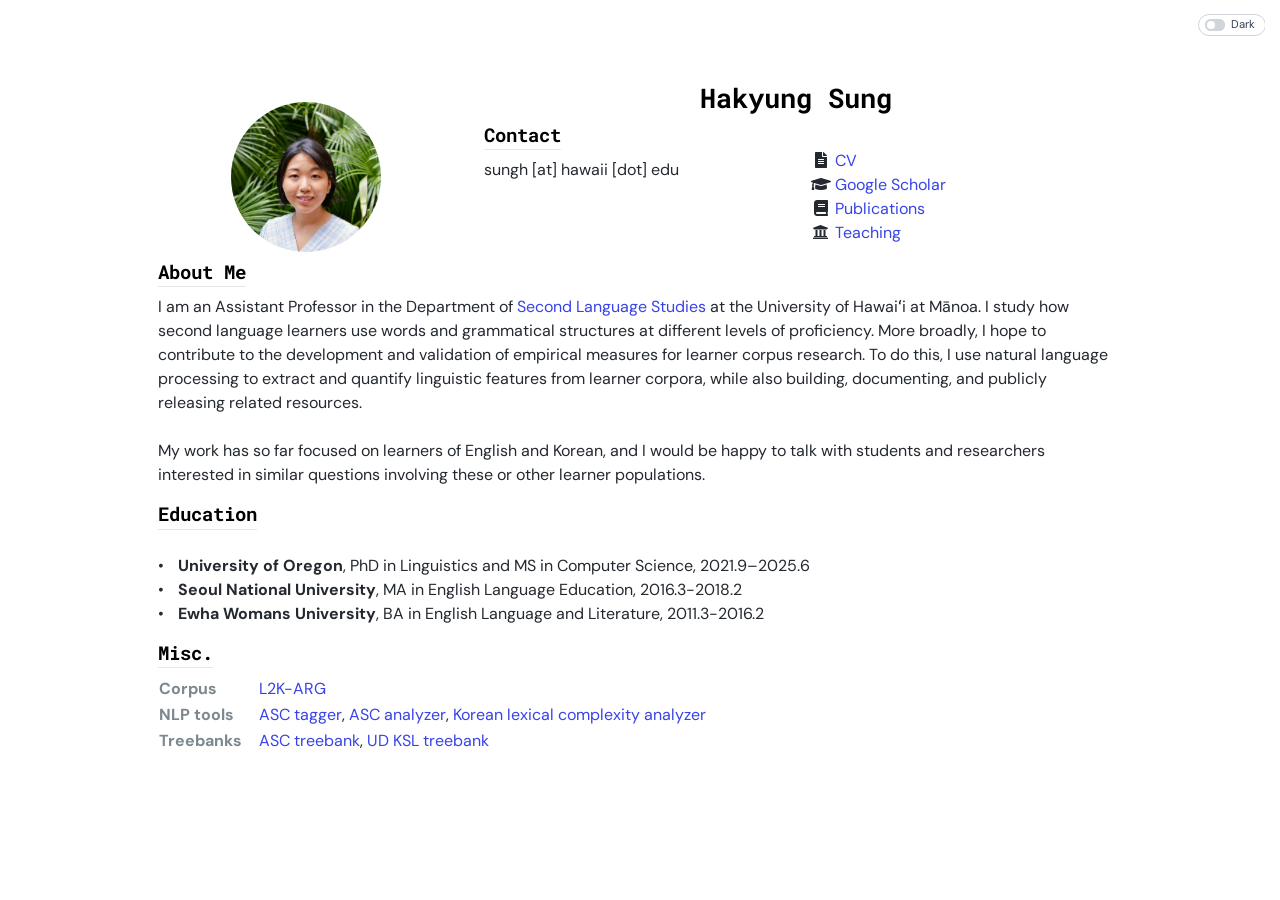
==== docs/index.html @ a008a51e "Update index.html" ====
<!DOCTYPE html>
<html xmlns="http://www.w3.org/1999/xhtml" lang="en" xml:lang="en">
  
<head>
  <meta charset="utf-8" />
  <meta name="generator" content="pandoc" />
  <meta name="viewport" content="width=device-width, initial-scale=1.0, user-scalable=yes" />
    <meta name="author" content="Hakyung Sung" />
      <meta name="DC.creator" content="Sung, Hakyung" />
    <meta name="DC.contributor" content="Sá Pereira, Moacir P." />
  <meta name="DC.title" content="Hakyung Sung" />
  <meta property="og:title" content="Hakyung Sung" />
  <meta property="og:site_name" content="Hakyung Sung" />
  <meta name="DC.type" content="Text" />
  <meta name="DC.date" content="2021-09-19" />
  <meta property="og:type" content="website" />
    <meta name="DC.created" content="2018-04-18" />
      <link rel="canonical" href="https://hksung.github.io/" />
  <meta property="og:url" content="https://hksung.github.io/" />
      <meta name="DC.description" content="Hakyung Sung/" />
  <meta property="og:description" content="Hakyung Sung/" />
  <meta name="twitter:card" content="summary" />
  <meta name="twitter:description" content="Hakyung Sung/" />
  <link rel="apple-touch-icon" sizes="180x180" href="./assets/images/globe.svg">
  <link rel="icon" type="image/svg+xml" href="./assets/images/globe.svg">
  <link rel="icon" type="image/svg+xml" href="./assets/images/globe.svg">
  <link rel="manifest" href="./site.webmanifest">
  <link rel="mask-icon" href="./assets/images/globe.svg" color="#000000">
  <meta name="msapplication-TileColor" content="#D7D2CB">
  <meta name="theme-color" content= "#D7D2CB">
  <title>Hakyung Sung</title>
  <link rel="stylesheet" href="https://stackpath.bootstrapcdn.com/bootstrap/4.1.0/css/bootstrap.min.css" integrity="sha384-9gVQ4dYFwwWSjIDZnLEWnxCjeSWFphJiwGPXr1jddIhOegiu1FwO5qRGvFXOdJZ4" crossorigin="anonymous">
    <link rel="stylesheet" href="https://use.fontawesome.com/releases/v5.0.10/css/all.css" integrity="sha384-+d0P83n9kaQMCwj8F4RJB66tzIwOKmrdb46+porD/OvrJ+37WqIM7UoBtwHO6Nlg" crossorigin="anonymous">
   <link rel="stylesheet" href="./assets/css/cv.css">
          <link rel="preconnect" href="https://fonts.googleapis.com">
          <link rel="preconnect" href="https://fonts.gstatic.com" crossorigin>
          <link href="https://fonts.googleapis.com/css2?family=Roboto+Mono:wght@400;500;700&family=Inter:wght@400;500;700&family=DM+Sans:wght@400;500;700&display=swap" rel="stylesheet">
          <script src="./assets/js/theme.js"></script>
    <style>
      body {font-family: "DM Sans", "Inter", -apple-system, BlinkMacSystemFont, "Segoe UI", sans-serif; font-size: 12pt; line-height: 1.5}
    </style>
    <style>
      h1 {margin-top: 5px; margin-bottom: 10px; font-family: "Roboto Mono", ui-monospace, SFMono-Regular, Menlo, Consolas, monospace; font-size: 20pt; font-weight: 700; text-align: center}
      h2,h3,h4,h5,h6 {font-family: "Roboto Mono", ui-monospace, SFMono-Regular, Menlo, Consolas, monospace; font-size: 14pt; font-weight: 700}
    </style>
    <style>
      /* Add breathing room at the top on desktop so the content isn't stuck up high.
         Keep normal flow on mobile. */
      @media (min-width: 768px) {
        #cvBody {
          padding-top: 8vh;
        }
      }
    </style>
            <style>
                        
        #cvBody ul {
      list-style: none;
      padding: 0;
    }

    #cvBody li {
      padding-left: 1.3em;
    }

    #cvBody li:before {
      content: "•";
      display: inline-block;
      margin-left: -1.3em;
      width: 1.3em;
    }

    #cvBody ul>li>ul>li:before {
      content: "-";
    }

    #cvBody ul>li>ul>li>ul>li:before {
      content: "*";
    }

    #cvBody ul.no-marker li {
      padding-left: 0;
    }

    #cvBody ul.no-marker li:before {
      display: none;
    }

    .latex sub, .latex sup {
      text-transform: uppercase;
    }

    .latex sub {
      vertical-align: -0.4ex;
      margin-left: -0.1667em;
      margin-right: -0.125em;
    }

    .latex, .latex sub {
      font-size: 1.2em;
    }

    .latex sup {
      font-size: 0.75em;
      vertical-align: -0.15em;
      margin-left: -0.36em;
      margin-right: -0.15em;
    }          
    .profile-picture {
      width: 150px; /* Adjust as needed */
      height: 150px; /* Adjust as needed */
      border-radius: 50%; /* Makes the image round */
      object-fit: cover; /* Ensures the image covers the area without distortion */

    }
    /* Change all hyperlinked text color */
    a {
      color: #3743e8; /* Replace with your desired color */
      transition: color 0.5s, text-decoration 0.5s; /* Optional: smooth transition */
    }
    a:hover {
      text-decoration: none;
      color: #ACA39A /* Replace with your desired hover color */
    }
</style>
<link rel="stylesheet" href="./assets/css/theme.css">
<!--[if lt IE 9]>
  <script src="//cdnjs.cloudflare.com/ajax/libs/html5shiv/3.7.3/html5shiv-printshiv.min.js"></script>
<![endif]-->

<!-- Google Analytics -->
<script async src="https://www.googletagmanager.com/gtag/js?id=G-QCJKG4D939"></script>
<script>
  window.dataLayer = window.dataLayer || [];
  function gtag(){dataLayer.push(arguments);}
  gtag('js', new Date());

  gtag('config', 'G-QCJKG4D939', {
    'anonymize_ip': true,
    'transport_type': 'beacon'
  });
</script>

</head>
<body>
<button type="button" class="theme-toggle" data-theme-toggle aria-label="Toggle dark mode">Dark</button>
        <!-- no navbar. -->
<div id="cvBody" class="container">
    <div class="row align-items-start">
        <!-- Profile picture column -->
        <div class="col-md-4 text-center" style="margin-top:30px;">
          <img src="./assets/images/image4.jpg" alt="Hakyung Sung" class="profile-picture">
        </div>
        <!-- Contact information and name column -->
        <div class="col-md-8">
            <h1 style="padding-top:5px;">Hakyung Sung</h1> <!-- Add padding-top if needed -->
            <div class="row" style="display: flex; align-items: flex-start;"> <!-- Flexbox applied here for alignment -->
                <!-- Address -->
                <div class="col-md-6">
                    <h2 style="color:#3a5e89;">Contact</h2><br/>
                    sungh [at] hawaii [dot] edu<br />
                </div>
                <!-- Email and social links -->
                <div class="col-md-6">
                  <p style="margin-top:25px;"> <!-- Adjust margin-top to align with the title 'Contact' -->
                    <i class="fas fa-file-alt" style="width: 20px; text-align: center;"></i> 
                    <a href="./assets/CV/Hakyung Sung CV.pdf"
                      target="_blank"
                      onclick="gtag('event', 'click_cv', {
                        'event_category': 'outbound',
                        'event_label': 'CV PDF',
                        'link_url': this.href
                      });">
                      CV
                    </a>
                    <br />

                    <i class="fas fa-graduation-cap" style="width: 20px; text-align: center;"></i> 
                    <a href="https://scholar.google.com/citations?user=o-mWVF4AAAAJ&hl=en"
                      target="_blank"
                      onclick="gtag('event', 'click_scholar', {
                        'event_category': 'outbound',
                        'event_label': 'Google Scholar',
                        'link_url': this.href
                      });">
                      Google Scholar
                    </a>
                    <br />

                    <i class="fas fa-book" style="width: 20px; text-align: center;"></i> 
                    <a href="publications.html"
                      onclick="gtag('event', 'click_publications', {
                        'event_category': 'navigation',
                        'event_label': 'Publications Page',
                        'link_url': this.href
                      });">
                      Publications
                    </a>
                    <br />

                    <i class="fas fa-university" style="width: 20px; text-align: center;"></i> 
                    <a href="teaching.html"
                      onclick="gtag('event', 'click_teaching', {
                        'event_category': 'navigation',
                        'event_label': 'Teaching Page',
                        'link_url': this.href
                      });">
                      Teaching
                    </a>
                    <br />
                  </p>
              </div>
            </div>
        </div>
    </div>
         
    <div>
      <h2 id="interests" style="color:#3a5e89;">About Me</h2>
      <p>
      I am an Assistant Professor in the Department of <a href="https://www.hawaii.edu/sls/" target="_blank">Second Language Studies</a> at the University of Hawaiʻi at Mānoa. I study how second language learners use words and grammatical structures at different levels of proficiency. More broadly, I hope to contribute to the development and validation of empirical measures for learner corpus research. To do this, I use natural language processing to extract and quantify linguistic features from learner corpora, while also building, documenting, and publicly releasing related resources.</br></br>
      
      My work has so far focused on learners of English and Korean, and I would be happy to talk with students and researchers interested in similar questions involving these or other learner populations.
      </p>
    </div>

    <h2 id="education"; style="color:#3a5e89;">Education</h2>
    <p><ul>
    <li><strong>University of Oregon</strong>, PhD in Linguistics and MS in Computer Science, 2021.9–2025.6</li>
    <li><strong>Seoul National University</strong>, MA in English Language Education, 2016.3-2018.2</li>
    <li><strong>Ewha Womans University</strong>, BA in English Language and Literature, 2011.3-2016.2</li>
      </p>

    <h2 id="skills-certifications" style="color:#3a5e89;">Misc.</h2>
    <table>
      <tbody>
        <tr>
          <th style="padding-right: 1rem; vertical-align: top;">Corpus</th>
          <td>
            <ul class="no-marker" style="list-style:none; padding:0; margin:0;">
              <li><a href="https://github.com/NLPxL2Korean/L2K-ARG" target="_blank">L2K-ARG</a></li>
            </ul>
          </td>
        </tr>        
        <tr>
          <th style="padding-right: 1rem; vertical-align: top;">NLP tools</th>
          <td>
            <ul class="no-marker" style="list-style:none; padding:0; margin:0;">
              <li><a href="https://huggingface.co/spaces/hksung/ASC_tagger_V2" target="_blank">ASC tagger</a>, <a href="https://github.com/hksung/ASC-analyzer" target="_blank">ASC analyzer</a>, <a href="https://github.com/hksung/Korean-lexical-complexity-analyzer" target="_blank">Korean lexical complexity analyzer</a></li>
            </ul>
          </td>
        </tr>
        <tr>
          <th style="padding-right: 1rem; vertical-align: top;">Treebanks</th>
          <td>
            <ul class="no-marker" style="list-style:none; padding:0; margin:0;">
              <li><a href="https://github.com/LCR-ADS-Lab/ASC-Treebank" target="_blank">ASC treebank</a>, <a href="https://github.com/UniversalDependencies/UD_Korean-KSL/tree/dev" target="_blank">UD KSL treebank</a></li>
            </ul>
          </td>
        </tr>
      </tbody>
    </table>
  </div> <!-- wrapper container -->

  <script src="https://code.jquery.com/jquery-3.3.1.slim.min.js" integrity="sha384-q8i/X+965DzO0rT7abK41JStQIAqVgRVzpbzo5smXKp4YfRvH+8abtTE1Pi6jizo" crossorigin="anonymous"></script>
  <script src="https://cdnjs.cloudflare.com/ajax/libs/popper.js/1.14.0/umd/popper.min.js" integrity="sha384-cs/chFZiN24E4KMATLdqdvsezGxaGsi4hLGOzlXwp5UZB1LY//20VyM2taTB4QvJ" crossorigin="anonymous"></script>
  <script src="https://stackpath.bootstrapcdn.com/bootstrap/4.1.0/js/bootstrap.min.js" integrity="sha384-uefMccjFJAIv6A+rW+L4AHf99KvxDjWSu1z9VI8SKNVmz4sk7buKt/6v9KI65qnm" crossorigin="anonymous"></script>
  <script src="./assets/js/cv.js"></script>
</body>

</html>
---- docs/assets/css/cv.css ----
@media (max-width: 575.98px) {
  #widgets {
    width: 50%;
  }
}
@media (min-width: 576px) {
  #widgets {
    width: 25%;
  }
}

#cvBody {
  max-width: 980px;
}

body {
  font-size: 1.25rem;
}

.navbar-brand {
  font-size: 2rem;
}
---- docs/assets/css/theme.css ----
:root {
	color-scheme: light;
	--page-bg: #ffffff;
	--text-color: #24292f;
	--heading-color: #000000;
	--muted-color: #7C878E;
	--subtle-color: #ACA39A;
	--link-color: #3743e8;
	--link-hover-color: #b1c8fa;
	--border-color: #e5e7eb;
	--scrollbar-track: #ffffff;
	--scrollbar-thumb: #d1d5db;
	--button-bg: #ffffff;
	--button-text: #000000;
	--button-border: #000000;
	--switch-bg: rgba(255, 255, 255, 0.9);
	--switch-border: #d1d5db;
	--switch-text: #374151;
	--switch-active-bg: #111827;
	--switch-active-text: #ffffff;
	--switch-knob-bg: #ffffff;
	--tag-journal-bg: #fbe2e2;
	--tag-journal-text: #211b1a;
	--tag-proc-bg: #e7f2fb;
	--tag-proc-text: #211b1a;
	--tag-chapter-bg: #eceaea;
	--tag-chapter-text: #211b1a;
}

html[data-theme="dark"] {
	color-scheme: dark;
	--page-bg: #181a1f;
	--text-color: #d1d5db;
	--heading-color: #ffffff;
	--muted-color: #a8b0ba;
	--subtle-color: #8b949e;
	--link-color: #b1c8fa;
	--link-hover-color: #3743e8;
	--border-color: #30363d;
	--scrollbar-track: #181a1f;
	--scrollbar-thumb: #4b5563;
	--button-bg: #181a1f;
	--button-text: #ffffff;
	--button-border: #e5e7eb;
	--switch-bg: rgba(24, 26, 31, 0.92);
	--switch-border: #3f4650;
	--switch-text: #c9d1d9;
	--switch-active-bg: #e5e7eb;
	--switch-active-text: #111111;
	--switch-knob-bg: #111111;
	--tag-journal-bg: #480600;
	--tag-journal-text: #bbbbbb;
	--tag-proc-bg: #003057;
	--tag-proc-text: #bbbbbb;
	--tag-chapter-bg: #434040;
	--tag-chapter-text: #bbbbbb;
}

html {
	scrollbar-gutter: stable;
	overflow-y: scroll;
	scrollbar-color: var(--scrollbar-thumb) var(--scrollbar-track);
}

::-webkit-scrollbar {
	width: 12px;
}

::-webkit-scrollbar-track {
	background: var(--scrollbar-track);
}

::-webkit-scrollbar-thumb {
	background: var(--scrollbar-thumb);
	border: 3px solid var(--scrollbar-track);
	border-radius: 999px;
}

html,
body {
	background-color: var(--page-bg) !important;
	color: var(--text-color) !important;
}

h1,
h2,
h3,
h4,
h5,
h6 {
	color: var(--heading-color) !important;
}

h2 {
	display: inline-block;
	padding-bottom: 3px;
	border-bottom: 1px solid var(--border-color);
}

a {
	color: var(--link-color) !important;
}

a:hover {
	color: var(--link-hover-color) !important;
}

th {
	color: var(--muted-color) !important;
}

th small {
	color: var(--subtle-color) !important;
}

th,
td {
	border-bottom-color: var(--border-color) !important;
}

.btn-custom {
	background-color: var(--button-bg) !important;
	border-color: var(--button-border) !important;
	color: var(--button-text) !important;
}

.tag-journal {
	background-color: var(--tag-journal-bg) !important;
	color: var(--tag-journal-text) !important;
}

.tag-proc {
	background-color: var(--tag-proc-bg) !important;
	color: var(--tag-proc-text) !important;
}

.tag-chapter {
	background-color: var(--tag-chapter-bg) !important;
	color: var(--tag-chapter-text) !important;
}

.theme-toggle {
	position: fixed;
	top: 14px;
	right: 14px;
	z-index: 20;
	display: inline-flex;
	align-items: center;
	gap: 6px;
	min-width: 68px;
	padding: 4px 6px;
	border: 1px solid var(--switch-border);
	border-radius: 999px;
	background: var(--switch-bg);
	color: var(--switch-text);
	backdrop-filter: blur(6px);
	font: inherit;
	font-size: 8.5pt;
	line-height: 1;
	cursor: pointer;
}

.theme-toggle:before {
	content: "";
	width: 20px;
	height: 12px;
	border-radius: 999px;
	background: var(--switch-border);
	box-shadow: inset 0 0 0 1px var(--switch-border);
}

.theme-toggle:after {
	content: "";
	position: absolute;
	left: 8px;
	width: 8px;
	height: 8px;
	border-radius: 50%;
	background: var(--switch-knob-bg);
	transition: transform 0.18s ease;
}

.theme-toggle[aria-pressed="true"]:before {
	background: var(--switch-active-bg);
}

.theme-toggle[aria-pressed="true"]:after {
	transform: translateX(8px);
}

@media (max-width: 575.98px) {
	.theme-toggle {
		font-size: 8pt;
	}
}
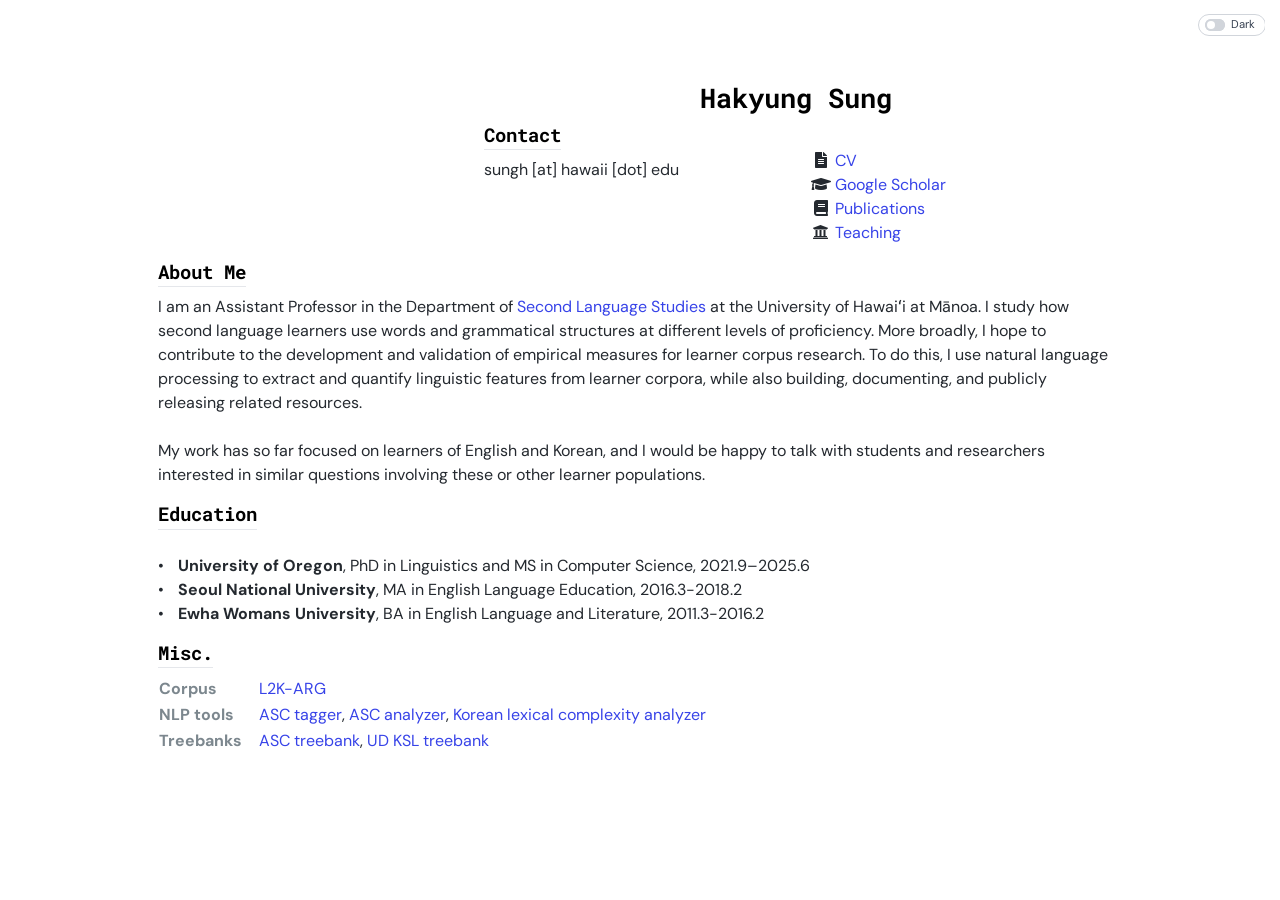
==== commit 514c35e7: "Update index.html" ====
--- a/docs/index.html
+++ b/docs/index.html
@@ -21,6 +21,8 @@
   <meta property="og:description" content="Hakyung Sung/" />
   <meta name="twitter:card" content="summary" />
   <meta name="twitter:description" content="Hakyung Sung/" />
+  <meta property="og:image" content="" />
+  <meta name="twitter:image" content="" />
   <link rel="apple-touch-icon" sizes="180x180" href="./assets/images/globe.svg">
   <link rel="icon" type="image/svg+xml" href="./assets/images/globe.svg">
   <link rel="icon" type="image/svg+xml" href="./assets/images/globe.svg">
@@ -149,7 +151,7 @@
     <div class="row align-items-start">
         <!-- Profile picture column -->
         <div class="col-md-4 text-center" style="margin-top:30px;">
-          <img src="./assets/images/image4.jpg" alt="Hakyung Sung" class="profile-picture">
+          <img src="./assets/images/image4.jpg" alt="Hakyung Sung" class="profile-picture" style="display:none !important;" loading="eager" decoding="async">
         </div>
         <!-- Contact information and name column -->
         <div class="col-md-8">
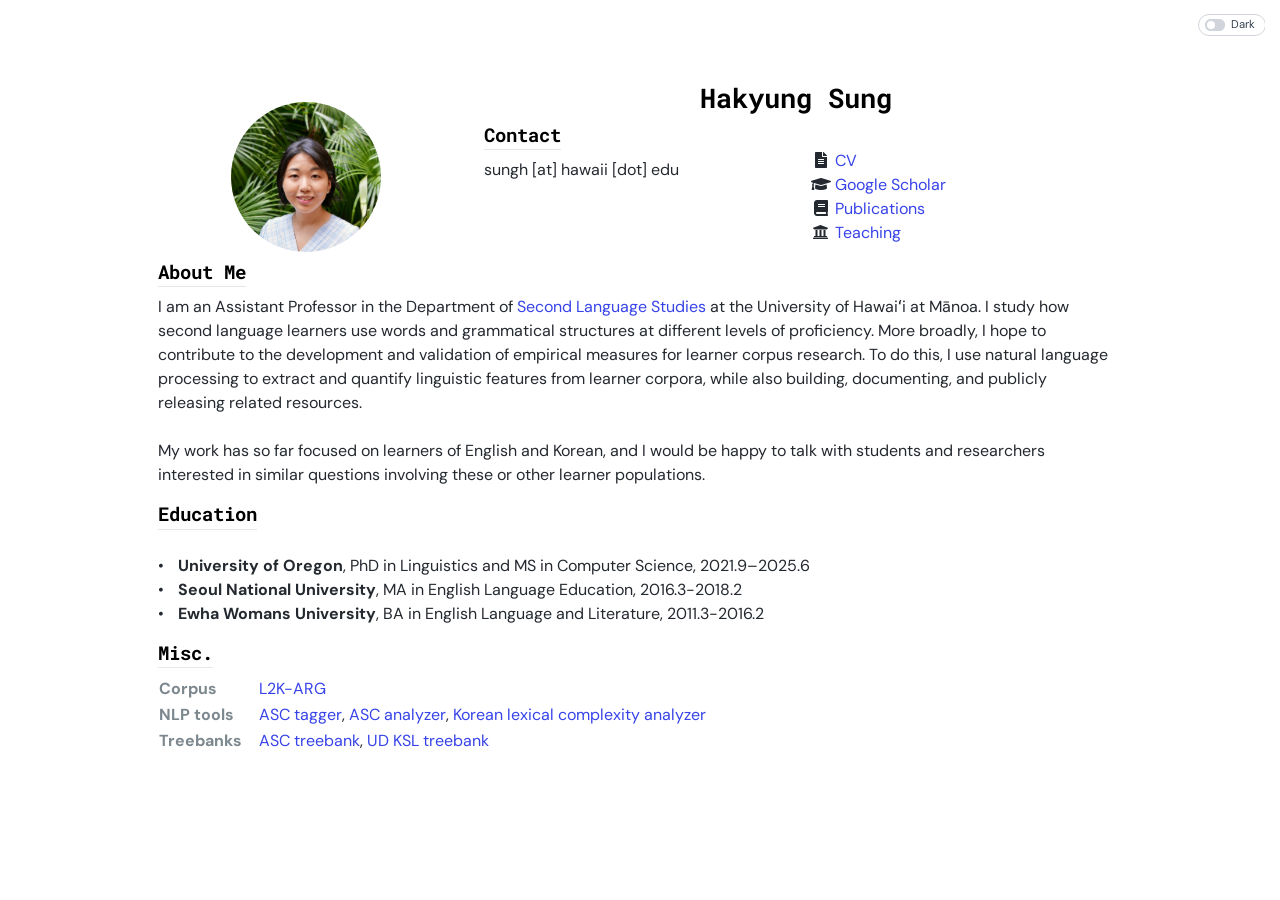
==== commit 91ee14b5: "Update index.html" ====
--- a/docs/index.html
+++ b/docs/index.html
@@ -22,6 +22,7 @@
   <meta name="twitter:card" content="summary" />
   <meta name="twitter:description" content="Hakyung Sung/" />
   <meta property="og:image" content="" />
+  <meta property="og:image:secure_url" content="" />
   <meta name="twitter:image" content="" />
   <link rel="apple-touch-icon" sizes="180x180" href="./assets/images/globe.svg">
   <link rel="icon" type="image/svg+xml" href="./assets/images/globe.svg">
@@ -151,7 +152,7 @@
     <div class="row align-items-start">
         <!-- Profile picture column -->
         <div class="col-md-4 text-center" style="margin-top:30px;">
-          <img src="./assets/images/image4.jpg" alt="Hakyung Sung" class="profile-picture" style="display:none !important;" loading="eager" decoding="async">
+          <img src="./assets/images/image4.jpg" alt="Hakyung Sung" class="profile-picture">
         </div>
         <!-- Contact information and name column -->
         <div class="col-md-8">
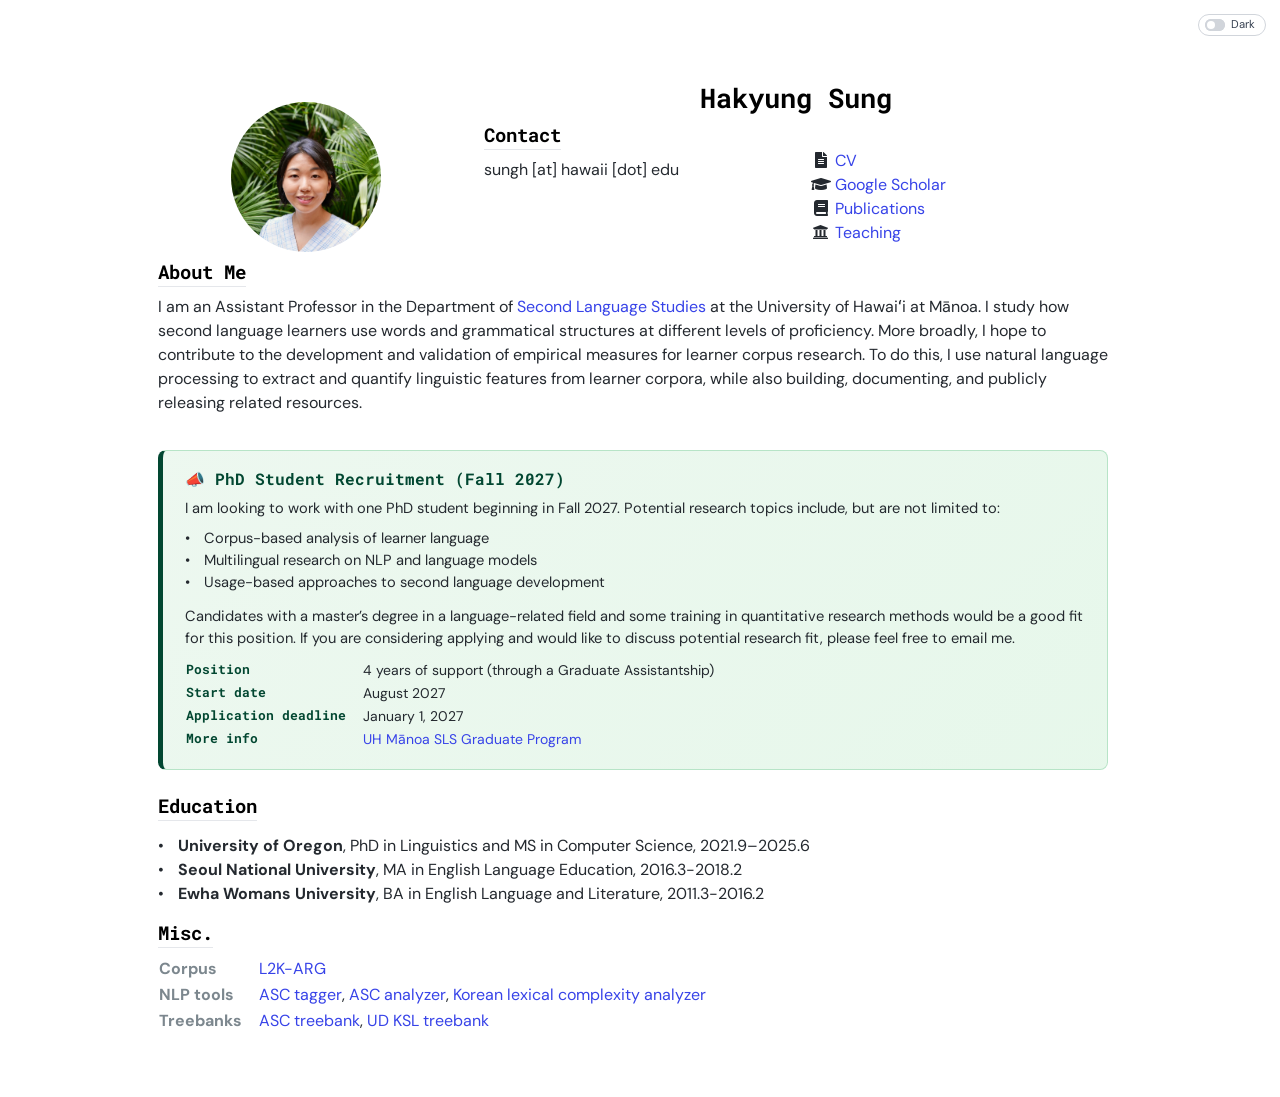
==== commit 920861c0: "updated - phd recruitment" ====
--- a/docs/index.html
+++ b/docs/index.html
@@ -25,8 +25,8 @@
   <meta property="og:image:secure_url" content="" />
   <meta name="twitter:image" content="" />
   <link rel="apple-touch-icon" sizes="180x180" href="./assets/images/globe.svg">
-  <link rel="icon" type="image/svg+xml" href="./assets/images/globe.svg">
-  <link rel="icon" type="image/svg+xml" href="./assets/images/globe.svg">
+  <link rel="icon" type="image/x-icon" href="./assets/images/favicon.ico">
+  <link rel="icon" type="image/x-icon" href="./assets/images/favicon.ico">
   <link rel="manifest" href="./site.webmanifest">
   <link rel="mask-icon" href="./assets/images/globe.svg" color="#000000">
   <meta name="msapplication-TileColor" content="#D7D2CB">
@@ -116,6 +116,63 @@
       object-fit: cover; /* Ensures the image covers the area without distortion */
 
     }
+    /* Prospective students callout box (Hawaii Green Theme) */
+    .prospective-box {
+      margin-top: 35px;
+      margin-bottom: 25px;
+      padding: 18px 22px;
+      background: linear-gradient(135deg, rgba(235, 247, 238, 0.9), rgba(220, 244, 226, 0.7));
+      border: 1px solid #b7e4c7;
+      border-left: 5px solid #024731; /* UH Manoa Green */
+      border-radius: 8px;
+      font-family: "DM Sans", "Inter", -apple-system, BlinkMacSystemFont, "Segoe UI", sans-serif;
+      font-size: 11pt;
+      line-height: 1.5;
+    }
+
+    html[data-theme="dark"] .prospective-box {
+      background: linear-gradient(135deg, rgba(2, 71, 49, 0.25), rgba(4, 50, 36, 0.2));
+      border-color: rgba(82, 183, 136, 0.35);
+      border-left-color: #52b788;
+    }
+
+    .prospective-box h3 {
+      font-family: "Roboto Mono", ui-monospace, SFMono-Regular, Menlo, Consolas, monospace;
+      font-size: 12pt;
+      font-weight: 700;
+      margin-top: 0;
+      margin-bottom: 8px;
+      color: #024731 !important;
+      border-bottom: none;
+      display: flex;
+      align-items: center;
+      gap: 6px;
+    }
+
+    html[data-theme="dark"] .prospective-box h3 {
+      color: #74c69d !important;
+    }
+
+    .prospective-box p, .prospective-box ul {
+      margin-bottom: 8px;
+    }
+
+    .prospective-box table {
+      margin-top: 8px;
+      font-size: 10.5pt;
+    }
+
+    .prospective-box table th {
+      color: #024731 !important;
+      font-weight: 700;
+      font-family: "Roboto Mono", monospace;
+      font-size: 9.5pt;
+    }
+
+    html[data-theme="dark"] .prospective-box table th {
+      color: #74c69d !important;
+    }
+
     /* Change all hyperlinked text color */
     a {
       color: #3743e8; /* Replace with your desired color */
@@ -220,18 +277,53 @@
     <div>
       <h2 id="interests" style="color:#3a5e89;">About Me</h2>
       <p>
-      I am an Assistant Professor in the Department of <a href="https://www.hawaii.edu/sls/" target="_blank">Second Language Studies</a> at the University of Hawaiʻi at Mānoa. I study how second language learners use words and grammatical structures at different levels of proficiency. More broadly, I hope to contribute to the development and validation of empirical measures for learner corpus research. To do this, I use natural language processing to extract and quantify linguistic features from learner corpora, while also building, documenting, and publicly releasing related resources.</br></br>
-      
-      My work has so far focused on learners of English and Korean, and I would be happy to talk with students and researchers interested in similar questions involving these or other learner populations.
+      I am an Assistant Professor in the Department of <a href="https://manoa.hawaii.edu/sls/" target="_blank">Second Language Studies</a> at the University of Hawaiʻi at Mānoa. I study how second language learners use words and grammatical structures at different levels of proficiency. More broadly, I hope to contribute to the development and validation of empirical measures for learner corpus research. To do this, I use natural language processing to extract and quantify linguistic features from learner corpora, while also building, documenting, and publicly releasing related resources.</br>
       </p>
     </div>
 
-    <h2 id="education"; style="color:#3a5e89;">Education</h2>
-    <p><ul>
-    <li><strong>University of Oregon</strong>, PhD in Linguistics and MS in Computer Science, 2021.9–2025.6</li>
-    <li><strong>Seoul National University</strong>, MA in English Language Education, 2016.3-2018.2</li>
-    <li><strong>Ewha Womans University</strong>, BA in English Language and Literature, 2011.3-2016.2</li>
+    <div class="prospective-box" id="prospective-students">
+      <h3>📣 PhD Student Recruitment (Fall 2027)</h3>
+      <p>
+      I am looking to work with one PhD student beginning in Fall 2027. Potential research topics include, but are not limited to:
       </p>
+      <ul style="margin-bottom: 12px;">
+        <li>Corpus-based analysis of learner language</li>
+        <li>Multilingual research on NLP and language models</li>
+        <li>Usage-based approaches to second language development</li>
+      </ul>
+      <p>
+      Candidates with a master’s degree in a language-related field and some training in quantitative research methods would be a good fit for this position. If you are considering applying and would like to discuss potential research fit, please feel free to email me.
+      </p>
+      <table style="margin-top: 10px;">
+        <tbody>
+          <tr>
+            <th style="padding-right: 1rem; vertical-align: top; white-space: nowrap;">Position</th>
+            <td>4 years of support (through a Graduate Assistantship)</td>
+          </tr>
+          <tr>
+            <th style="padding-right: 1rem; vertical-align: top; white-space: nowrap;">Start date</th>
+            <td>August 2027</td>
+          </tr>
+          <tr>
+            <th style="padding-right: 1rem; vertical-align: top; white-space: nowrap;">Application deadline</th>
+            <td>January 1, 2027</td>
+          </tr>
+          <tr>
+            <th style="padding-right: 1rem; vertical-align: top; white-space: nowrap;">More info</th>
+            <td><a href="https://manoa.hawaii.edu/graduate/second-language-studies/" target="_blank">UH Mānoa SLS Graduate Program</a></td>
+          </tr>
+        </tbody>
+      </table>
+    </div>
+
+    <div>
+      <h2 id="education" style="color:#3a5e89;">Education</h2>
+      <ul style="margin-top: 5px;">
+        <li><strong>University of Oregon</strong>, PhD in Linguistics and MS in Computer Science, 2021.9–2025.6</li>
+        <li><strong>Seoul National University</strong>, MA in English Language Education, 2016.3-2018.2</li>
+        <li><strong>Ewha Womans University</strong>, BA in English Language and Literature, 2011.3-2016.2</li>
+      </ul>
+    </div>
 
     <h2 id="skills-certifications" style="color:#3a5e89;">Misc.</h2>
     <table>
@@ -253,8 +345,8 @@
           </td>
         </tr>
         <tr>
-          <th style="padding-right: 1rem; vertical-align: top;">Treebanks</th>
-          <td>
+          <th style="padding-right: 1rem; padding-bottom: 0.5rem; vertical-align: top;">Treebanks</th>
+          <td style="padding-bottom: 4rem;">
             <ul class="no-marker" style="list-style:none; padding:0; margin:0;">
               <li><a href="https://github.com/LCR-ADS-Lab/ASC-Treebank" target="_blank">ASC treebank</a>, <a href="https://github.com/UniversalDependencies/UD_Korean-KSL/tree/dev" target="_blank">UD KSL treebank</a></li>
             </ul>
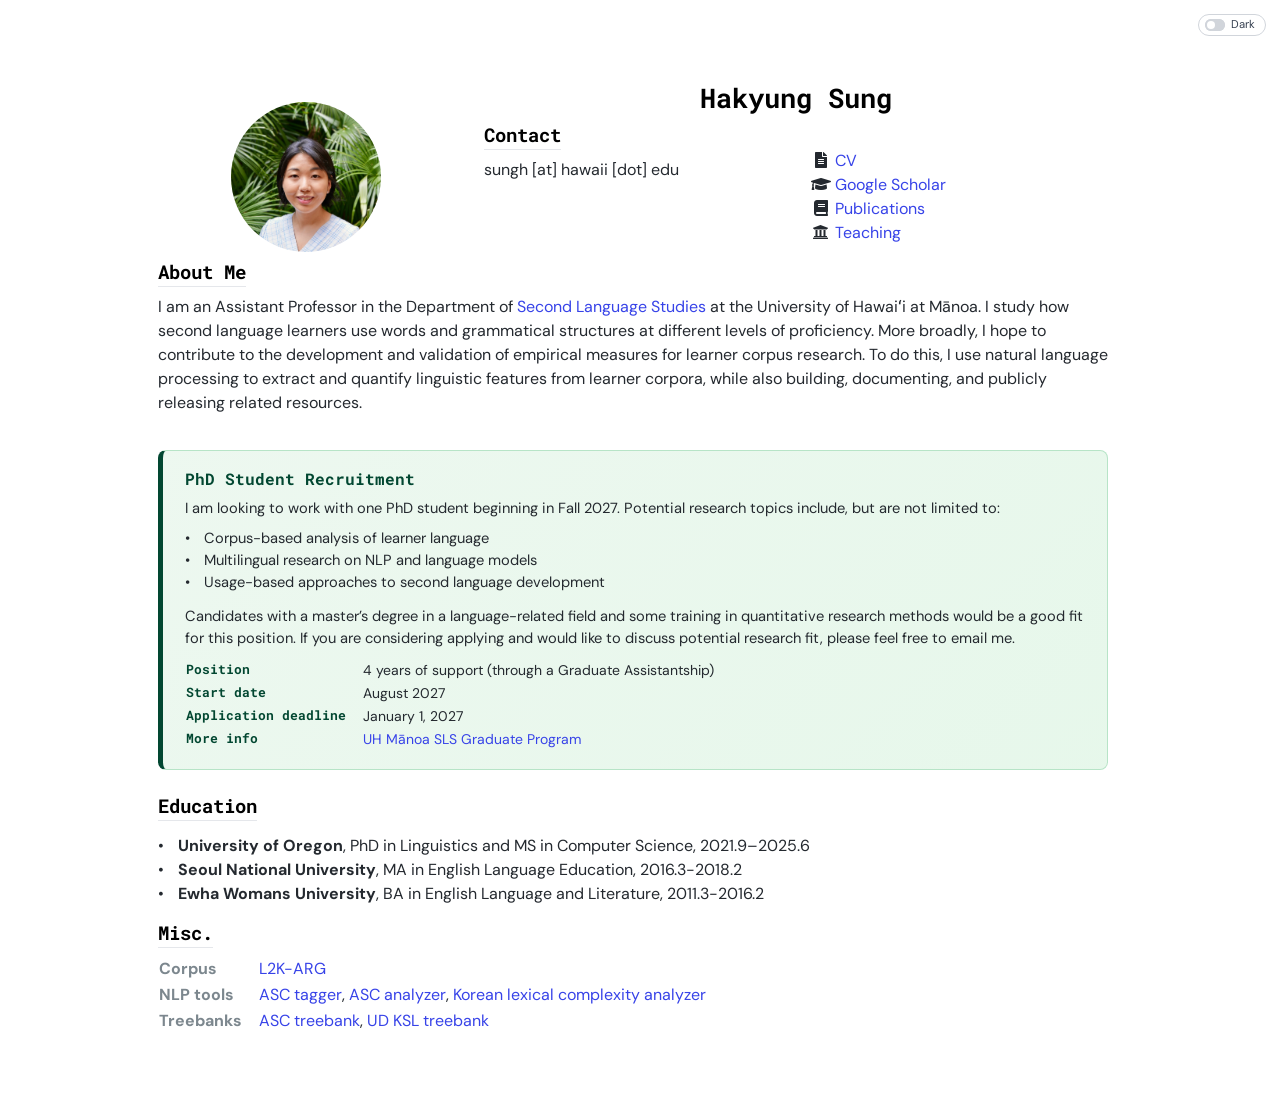
==== commit b4dd6f3b: "Update index.html" ====
--- a/docs/index.html
+++ b/docs/index.html
@@ -282,7 +282,7 @@
     </div>
 
     <div class="prospective-box" id="prospective-students">
-      <h3>📣 PhD Student Recruitment (Fall 2027)</h3>
+      <h3>PhD Student Recruitment</h3>
       <p>
       I am looking to work with one PhD student beginning in Fall 2027. Potential research topics include, but are not limited to:
       </p>
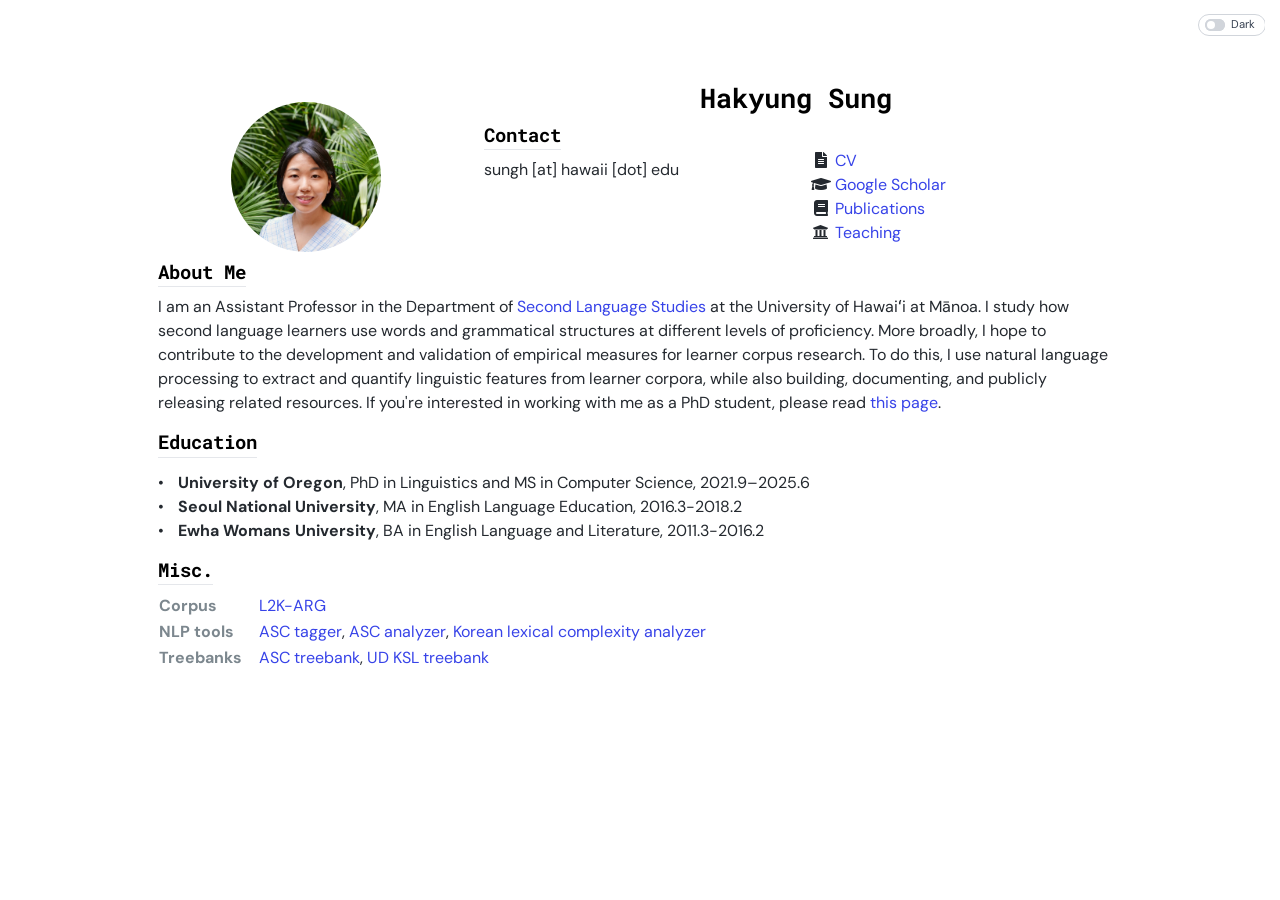
==== commit ca4fdc40: "changes" ====
--- a/docs/index.html
+++ b/docs/index.html
@@ -116,63 +116,6 @@
       object-fit: cover; /* Ensures the image covers the area without distortion */
 
     }
-    /* Prospective students callout box (Hawaii Green Theme) */
-    .prospective-box {
-      margin-top: 35px;
-      margin-bottom: 25px;
-      padding: 18px 22px;
-      background: linear-gradient(135deg, rgba(235, 247, 238, 0.9), rgba(220, 244, 226, 0.7));
-      border: 1px solid #b7e4c7;
-      border-left: 5px solid #024731; /* UH Manoa Green */
-      border-radius: 8px;
-      font-family: "DM Sans", "Inter", -apple-system, BlinkMacSystemFont, "Segoe UI", sans-serif;
-      font-size: 11pt;
-      line-height: 1.5;
-    }
-
-    html[data-theme="dark"] .prospective-box {
-      background: linear-gradient(135deg, rgba(2, 71, 49, 0.25), rgba(4, 50, 36, 0.2));
-      border-color: rgba(82, 183, 136, 0.35);
-      border-left-color: #52b788;
-    }
-
-    .prospective-box h3 {
-      font-family: "Roboto Mono", ui-monospace, SFMono-Regular, Menlo, Consolas, monospace;
-      font-size: 12pt;
-      font-weight: 700;
-      margin-top: 0;
-      margin-bottom: 8px;
-      color: #024731 !important;
-      border-bottom: none;
-      display: flex;
-      align-items: center;
-      gap: 6px;
-    }
-
-    html[data-theme="dark"] .prospective-box h3 {
-      color: #74c69d !important;
-    }
-
-    .prospective-box p, .prospective-box ul {
-      margin-bottom: 8px;
-    }
-
-    .prospective-box table {
-      margin-top: 8px;
-      font-size: 10.5pt;
-    }
-
-    .prospective-box table th {
-      color: #024731 !important;
-      font-weight: 700;
-      font-family: "Roboto Mono", monospace;
-      font-size: 9.5pt;
-    }
-
-    html[data-theme="dark"] .prospective-box table th {
-      color: #74c69d !important;
-    }
-
     /* Change all hyperlinked text color */
     a {
       color: #3743e8; /* Replace with your desired color */
@@ -268,6 +211,7 @@
                       Teaching
                     </a>
                     <br />
+
                   </p>
               </div>
             </div>
@@ -277,43 +221,8 @@
     <div>
       <h2 id="interests" style="color:#3a5e89;">About Me</h2>
       <p>
-      I am an Assistant Professor in the Department of <a href="https://manoa.hawaii.edu/sls/" target="_blank">Second Language Studies</a> at the University of Hawaiʻi at Mānoa. I study how second language learners use words and grammatical structures at different levels of proficiency. More broadly, I hope to contribute to the development and validation of empirical measures for learner corpus research. To do this, I use natural language processing to extract and quantify linguistic features from learner corpora, while also building, documenting, and publicly releasing related resources.</br>
+      I am an Assistant Professor in the Department of <a href="https://manoa.hawaii.edu/sls/" target="_blank">Second Language Studies</a> at the University of Hawaiʻi at Mānoa. I study how second language learners use words and grammatical structures at different levels of proficiency. More broadly, I hope to contribute to the development and validation of empirical measures for learner corpus research. To do this, I use natural language processing to extract and quantify linguistic features from learner corpora, while also building, documenting, and publicly releasing related resources. If you're interested in working with me as a PhD student, please read <a href="phd.html">this page</a>.</br>
       </p>
-    </div>
-
-    <div class="prospective-box" id="prospective-students">
-      <h3>PhD Student Recruitment</h3>
-      <p>
-      I am looking to work with one PhD student beginning in Fall 2027. Potential research topics include, but are not limited to:
-      </p>
-      <ul style="margin-bottom: 12px;">
-        <li>Corpus-based analysis of learner language</li>
-        <li>Multilingual research on NLP and language models</li>
-        <li>Usage-based approaches to second language development</li>
-      </ul>
-      <p>
-      Candidates with a master’s degree in a language-related field and some training in quantitative research methods would be a good fit for this position. If you are considering applying and would like to discuss potential research fit, please feel free to email me.
-      </p>
-      <table style="margin-top: 10px;">
-        <tbody>
-          <tr>
-            <th style="padding-right: 1rem; vertical-align: top; white-space: nowrap;">Position</th>
-            <td>4 years of support (through a Graduate Assistantship)</td>
-          </tr>
-          <tr>
-            <th style="padding-right: 1rem; vertical-align: top; white-space: nowrap;">Start date</th>
-            <td>August 2027</td>
-          </tr>
-          <tr>
-            <th style="padding-right: 1rem; vertical-align: top; white-space: nowrap;">Application deadline</th>
-            <td>January 1, 2027</td>
-          </tr>
-          <tr>
-            <th style="padding-right: 1rem; vertical-align: top; white-space: nowrap;">More info</th>
-            <td><a href="https://manoa.hawaii.edu/graduate/second-language-studies/" target="_blank">UH Mānoa SLS Graduate Program</a></td>
-          </tr>
-        </tbody>
-      </table>
     </div>
 
     <div>
